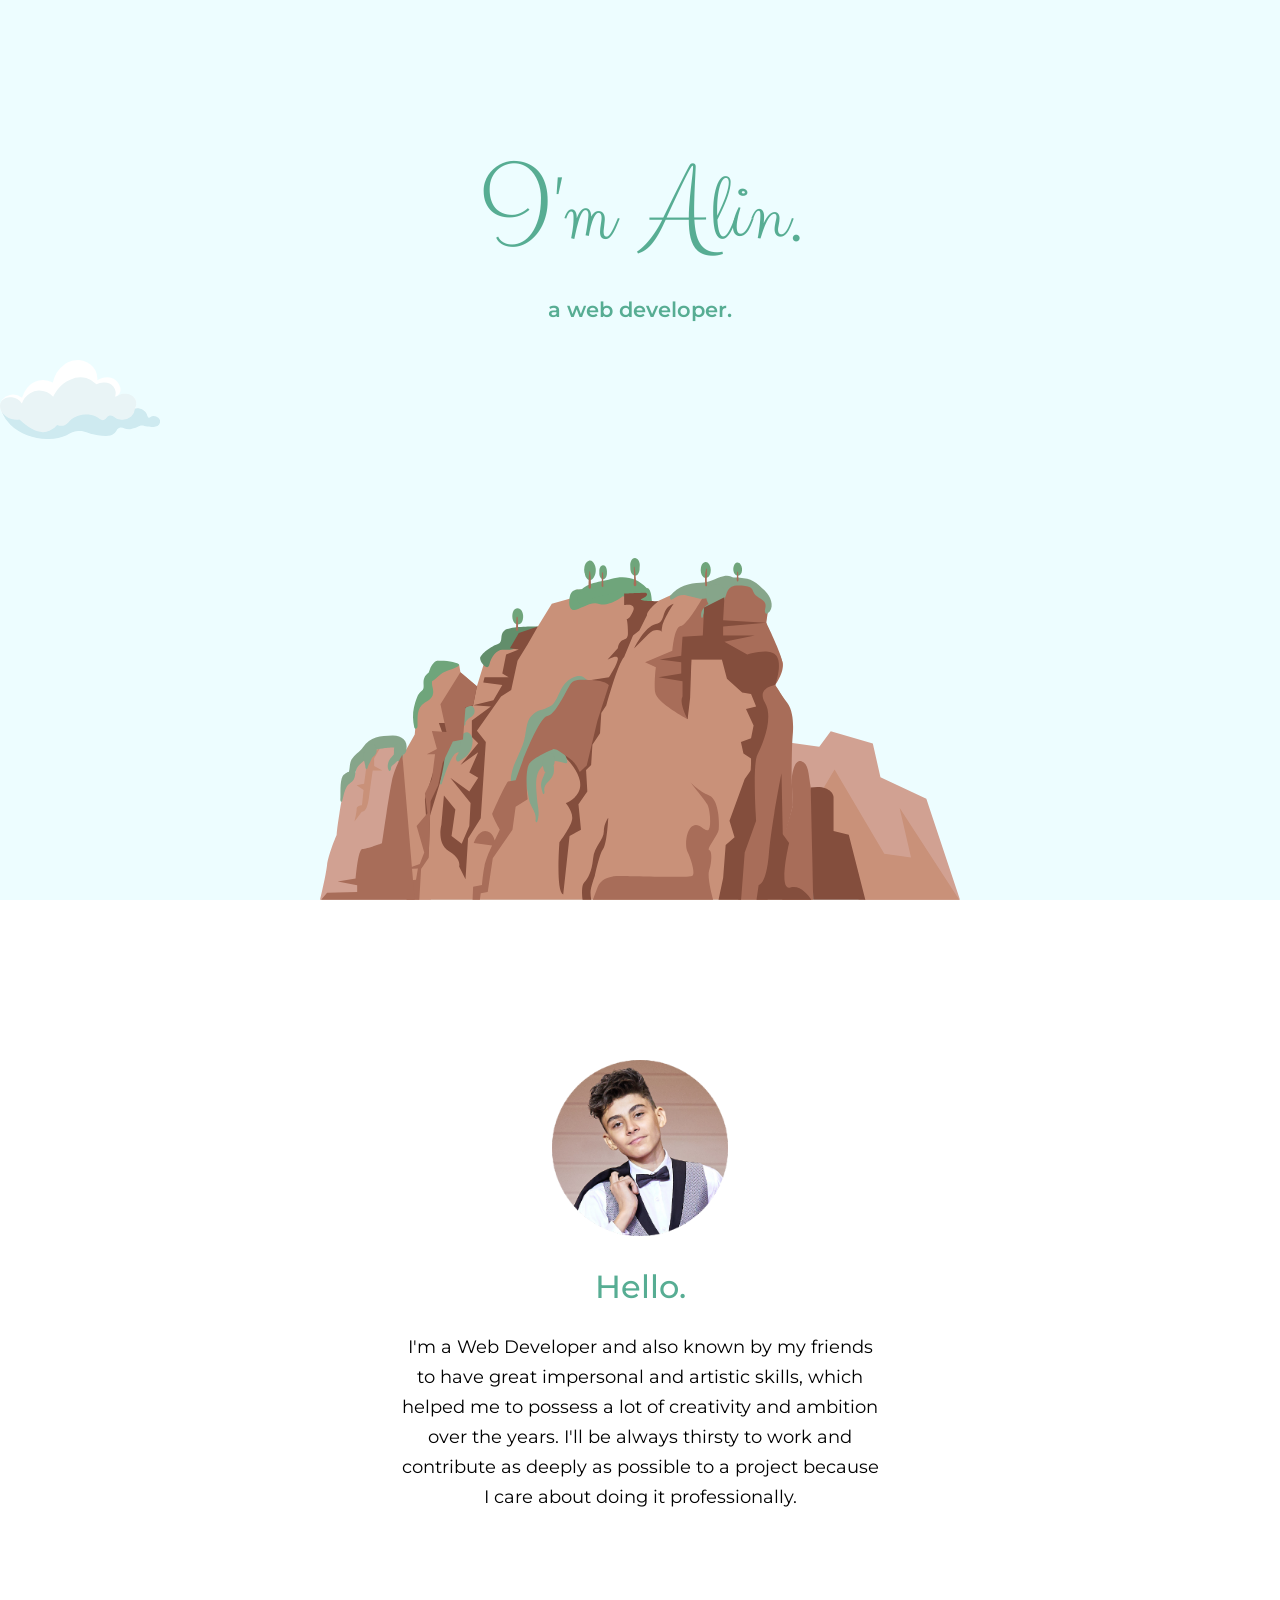
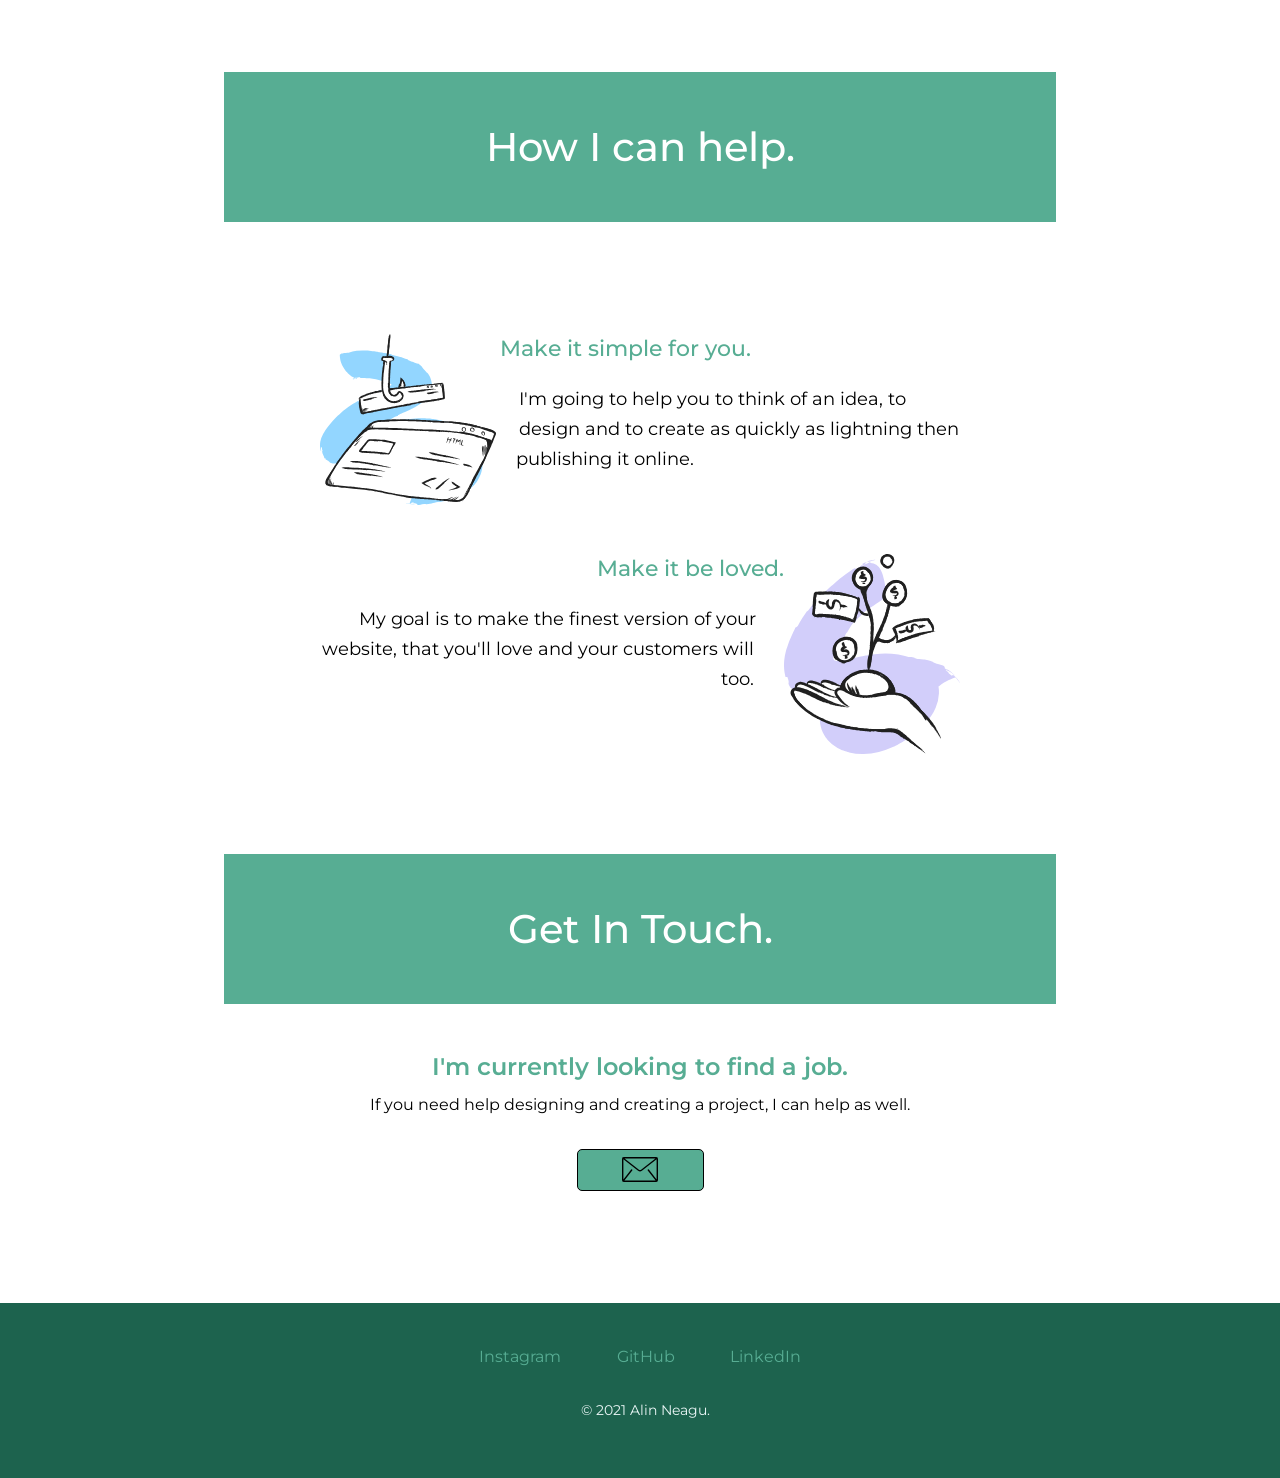
==== index.html @ 42c08607 "Done." ====
<!DOCTYPE html>
<html lang="en">

<head>
  <meta charset="UTF-8">
  <meta http-equiv="X-UA-Compatible" content="IE=edge">
  <meta name="viewport" content="width=device-width, initial-scale=1.0">
  <title>Alin Neagu | Web Developer</title>
  <link rel="stylesheet" href="css/style3.css">
  <link rel="preconnect" href="https://fonts.googleapis.com">
  <link rel="preconnect" href="https://fonts.gstatic.com" crossorigin>
  <link
    href="https://fonts.googleapis.com/css2?family=Clicker+Script&family=Merriweather:ital,wght@0,300;0,400;0,700;0,900;1,300;1,400;1,700;1,900&family=Montserrat:ital,wght@0,100;0,200;0,300;0,400;0,500;0,600;0,700;0,800;0,900;1,100;1,200;1,300;1,400;1,500;1,600;1,700;1,800;1,900&display=swap"
    rel="stylesheet">
</head>

<body>
  <div class="scroll-effect">
    <section id="top-container">
      <img class="cloud1" src="images/cloud2.svg" alt="cloud-img">
      <img class="cloud2" src="images/cloud1.svg" alt="cloud-img">
      <div class="headings-container">
        <h1>
          <span class="big-letter">I</span>'m <span class="big-letter">A</span><span class="small-letters">lin</span>.
        </h1>
        <h2>a web developer.</h2>
      </div>
      <img class="mountain-sm" src="images/mountain-sm-screen.svg" alt="mountain-img">
      <img class="mountain-lg" src="images/mountain-lg-screen.svg" alt="mountain-img">
      <img class="cloud3" src="images/cloud1.svg" alt="cloud-img">
      <img class="cloud4" src="images/cloud2.svg" alt="cloud-img">
    </section>

    <main id="middle-container">
      <section class="hello-section">
        <img src="images/profile.png" alt="profile-img">
        <h2>Hello.</h2>
        <p>
          I'm a Web Developer and also known by my friends to have great impersonal and artistic skills, which helped me
          to
          possess a lot of creativity and ambition over the years. I'll be always thirsty to work and contribute as
          deeply
          as
          possible to a project because I care about doing it professionally.
        </p>
      </section>

      <section id="skills-section">
        <div class="middle-headings">
          <a href="#skills-section">
            <h2>How I can help.</h2>
          </a>
        </div>

        <section class="information-section">
          <div class="information-1">
            <figure>
              <img src="images/information-1.svg" alt="develop-website-img">
            </figure>
            <h3>Make it simple for you.</h3>
            <p>I'm going to help you to think of an idea, to design and to create as quickly as lightning then
              publishing
              it
              online.</p>
          </div>
        </section>

        <section class="information-section">
          <div class="information-2">
            <figure>
              <img src="images/information-2.svg" alt="develop-website2-img">
            </figure>
            <h3>Make it be loved.</h3>
            <p>My goal is to make the finest version of your website, that you'll love and your customers will too.</p>
          </div>
        </section>
      </section>

      <section id="contact-section">
        <div class="middle-headings">
          <a href="#contact-section">
            <h2>Get In Touch.</h2>
          </a>
        </div>

        <h3>I'm currently looking to find a job.</h3>
        <p>If you need help designing and creating a project, I can help as well.</p>
        <div class="contact-me">
          <a href="mailto:alinsvibes.contact@gmail.com">
            <img src="images/mail.svg" alt="mail-icon">
          </a>
        </div>
      </section>
    </main>
    <footer id="bottom-container">
      <a href="https://www.instagram.com/alinsvibes" target="_blank">Instagram</a>
      <a href="https://github.com/AlinNeagu2004" target="_blank">GitHub</a>
      <a href="https://www.linkedin.com/in/alinneagu/" target="_blank">LinkedIn</a>
      <p>© 2021 Alin Neagu.</p>
    </footer>
  </div>
</body>

</html>
---- css/style3.css ----
/* GENERAL */

:root {
  --background-top: #edfdff;
  --background-bottom: #1d634e;
  --background-top-gradient: rgb(237, 253, 255);
  --background-top-gradient-50: linear-gradient(
    180deg,
    rgba(237, 253, 255, 1) 0%,
    rgba(255, 255, 255, 1) 50%
  );
  --clr-main: #57ad93;
  --clr-bottom: #eaf6f6;
}

body,
figure {
  margin: 0;
}

a {
  text-decoration: none;
}

img {
  -webkit-user-select: none;
  -moz-user-select: none;
  -ms-user-select: none;
  user-select: none;
}

img[alt="cloud-img"] {
  width: 10em;
}

h1,
h2,
h3 {
  color: var(--clr-main);
}

/* TOP CONTAINER */

#top-container {
  background: var(--background-top-gradient);
  background: var(--background-top-gradient-50);
  min-height: 100vh;
  display: -webkit-box;
  display: -ms-flexbox;
  display: flex;
  -webkit-box-orient: vertical;
  -webkit-box-direction: normal;
  -ms-flex-direction: column;
  flex-direction: column;
}

#top-container h1 {
  margin: 0;
  font-family: "Clicker Script", cursive;
  font-weight: 500;
  font-size: 4rem;
  margin-bottom: 10px;
  position: -webkit-sticky;
  position: sticky;
  top: 0.5em;
  word-spacing: 10px;
}

#top-container .big-letter {
  font-size: 5rem;
}

#top-container h2 {
  margin: 0;
  font-family: "Montserrat", sans-serif;
  font-size: 1em;
  font-weight: 600;
}

#top-container .headings-container {
  margin: 0;
  text-align: center;
  -webkit-box-ordinal-group: 2;
  -ms-flex-order: 1;
  order: 1;
  position: -webkit-sticky;
  position: sticky;
  top: 0.5em;
  -webkit-transform: translateY(-1px);
  -ms-transform: translateY(-1px);
  transform: translateY(-1px);
  margin-top: 20vh;
  margin-bottom: 15vh;
}

#top-container .mountain-sm {
  -webkit-box-ordinal-group: 3;
  -ms-flex-order: 2;
  order: 2;
  max-width: 50em;
  position: absolute;
  left: 50%;
  bottom: 0;
  -webkit-transform: translate3d(-50%, 0, 1px);
  transform: translate3d(-50%, 0, 1px);
}

#top-container .mountain-lg {
  display: none;
}

@media (max-width: 375px) {
  #top-container .headings-container {
    margin-top: 12vh;
    margin-bottom: 10vh;
  }

  #top-container h1 {
    font-size: 3.5rem;
    font-weight: 600;
  }

  #top-container .big-letter {
    font-size: 4.5rem;
  }

  #top-container .small-letters {
    letter-spacing: -3px;
  }

  #top-container h2 {
    font-size: 1rem;
    font-weight: 600;
  }

  #top-container .cloud1,
  .cloud2,
  .cloud3,
  .cloud4 {
    display: none;
  }
}

@media (max-width: 300px) {
  #top-container h1 {
    font-size: 3rem;
    font-weight: 600;
  }

  #top-container .big-letter {
    font-size: 3.5rem;
  }

  #top-container .small-letters {
    letter-spacing: -3px;
  }

  #top-container h2 {
    font-size: 0.8rem;
    font-weight: 600;
  }

  #top-container .headings-container {
    margin-top: 10vh;
    margin-bottom: 10vh;
  }

  #top-container .cloud1,
  .cloud2,
  .cloud3,
  .cloud4 {
    display: none;
  }
}

@media (min-width: 375px) {
  #top-container .cloud1,
  .cloud2,
  .cloud3,
  .cloud4 {
    display: none;
  }

  #top-container h1 {
    font-weight: 600;
  }

  #top-container h2 {
    font-weight: 600;
  }

  #top-container .small-letters {
    letter-spacing: -3px;
  }
}

@media (min-width: 500px) {
  #top-container .mountain-lg {
    display: inline;
    -webkit-box-ordinal-group: 3;
    -ms-flex-order: 2;
    order: 2;
    max-width: 37em;
    position: absolute;
    left: 50%;
    bottom: 0;
    -webkit-transform: translate3d(-50%, 0, 1px);
    transform: translate3d(-50%, 0, 1px);
  }

  #top-container .mountain-sm {
    display: none;
  }

  #top-container h1 {
    font-size: 4.8rem;
    font-weight: 500;
  }

  #top-container .big-letter {
    font-size: 5.8rem;
  }

  #top-container .small-letters {
    letter-spacing: 0;
  }

  #top-container h2 {
    font-size: 1.1em;
    font-weight: 600;
  }

  #top-container .headings-container {
    margin-top: 15vh;
    margin-bottom: 5.5vh;
  }
}

@media (min-width: 768px) {
  #top-container {
    background: var(--background-top-gradient);
    background: var(--background-top-gradient-50);
    min-height: 100vh;
    display: -webkit-box;
    display: -ms-flexbox;
    display: flex;
    -webkit-box-orient: vertical;
    -webkit-box-direction: normal;
    -ms-flex-direction: column;
    flex-direction: column;
  }

  #top-container .mountain-lg {
    display: inline;
    -webkit-box-ordinal-group: 3;
    -ms-flex-order: 2;
    order: 2;
    position: absolute;
    left: 50%;
    bottom: 0;
    -webkit-transform: translate3d(-50%, 0, 1px);
    transform: translate3d(-50%, 0, 1px);
  }

  #top-container h1 {
    font-size: 6rem;
  }

  #top-container .big-letter {
    font-size: 7.1004rem;
  }

  #top-container h2 {
    font-size: 1.3rem;
  }

  #top-container .headings-container {
    margin-top: 15vh;
    margin-bottom: 5vh;
  }

  #top-container .cloud1,
  .cloud3 {
    display: none;
  }

  #top-container .cloud2 {
    opacity: 0;
    display: inline;
    max-width: 10em;
    position: absolute;
    top: 10vh;
    left: -200px;
    -webkit-animation: wind-768 30s 10s linear infinite;
    animation: wind-768 30s 10s linear infinite;
  }

  #top-container .cloud4 {
    display: inline;
    max-width: 10em;
    position: absolute;
    top: 35vh;
    -webkit-animation: wind-768 20s linear infinite;
    animation: wind-768 20s linear infinite;
  }

  @-webkit-keyframes wind-768 {
    0% {
      opacity: 0;
      left: 3vw;
    }

    3% {
      opacity: 0.9;
    }

    97% {
      opacity: 0.9;
    }

    100% {
      opacity: 0;
      left: 80vw;
    }
  }

  @keyframes wind-768 {
    0% {
      opacity: 0;
      left: 3vw;
    }

    3% {
      opacity: 0.9;
    }

    97% {
      opacity: 0.9;
    }

    100% {
      opacity: 0;
      left: 80vw;
    }
  }
}

@media (min-width: 992px) {
  #top-container .mountain-lg {
    display: inline;
    -webkit-box-ordinal-group: 3;
    -ms-flex-order: 2;
    order: 2;
    max-width: 45em;
    position: absolute;
    left: 50%;
    bottom: 0;
    -webkit-transform: translate3d(-50%, 0, 1px);
    transform: translate3d(-50%, 0, 1px);
  }

  #top-container h1 {
    font-size: clamp(6rem, 6.5vw, 6.5rem);
  }

  #top-container .big-letter {
    font-size: clamp(7.1004rem, 9.0248vw, 9.0248rem);
  }

  #top-container h2 {
    font-size: clamp(1.3rem, 1.5vw, 1.5rem);
  }

  #top-container .cloud1 {
    opacity: 0;
    display: inline;
    max-width: 10em;
    position: absolute;
    top: 7vh;
    -webkit-animation: wind-992 30s 25s linear infinite;
    animation: wind-992 30s 25s linear infinite;
  }

  #top-container .cloud2 {
    opacity: 0;
    display: inline;
    max-width: 10em;
    position: absolute;
    top: 7vh;
    -webkit-animation: wind-992 30s 10s linear infinite;
    animation: wind-992 30s 10s linear infinite;
  }

  #top-container .cloud3 {
    opacity: 0;
    display: inline;
    max-width: 12em;
    position: absolute;
    top: 35vh;
    -webkit-animation: wind-992 20s 10s linear infinite;
    animation: wind-992 20s 10s linear infinite;
  }

  #top-container .cloud4 {
    display: inline;
    max-width: 10em;
    position: absolute;
    top: 35vh;
    -webkit-animation: wind-992 20s linear infinite;
    animation: wind-992 20s linear infinite;
  }

  @-webkit-keyframes wind-992 {
    0% {
      opacity: 0;
      left: 3vw;
    }

    3% {
      opacity: 0.9;
    }

    97% {
      opacity: 0.9;
    }

    100% {
      opacity: 0;
      left: 80vw;
    }
  }

  @keyframes wind-992 {
    0% {
      opacity: 0;
      left: 3vw;
    }

    3% {
      opacity: 0.9;
    }

    97% {
      opacity: 0.9;
    }

    100% {
      opacity: 0;
      left: 80vw;
    }
  }
}

@media (min-width: 1200px) {
  #top-container {
    background: var(--background-top);
    min-height: 100vh;
    display: -webkit-box;
    display: -ms-flexbox;
    display: flex;
    -webkit-box-orient: vertical;
    -webkit-box-direction: normal;
    -ms-flex-direction: column;
    flex-direction: column;
  }

  #top-container .headings-container {
    margin-top: 15vh;
    margin-bottom: 0;
  }

  #top-container .mountain-lg {
    max-width: 45em;
  }

  #top-container .cloud1 {
    opacity: 0;
    display: inline;
    max-width: 12em;
    position: absolute;
    top: 7vh;
    -webkit-animation: wind-1200 40s 25s linear infinite;
    animation: wind-1200 40s 25s linear infinite;
  }

  #top-container .cloud2 {
    opacity: 0;
    display: inline;
    max-width: 12em;
    position: absolute;
    top: 7vh;
    -webkit-animation: wind-1200 40s 10s linear infinite;
    animation: wind-1200 40s 10s linear infinite;
  }

  #top-container .cloud3 {
    opacity: 0;
    display: inline;
    max-width: 12em;
    position: absolute;
    top: 40vh;
    -webkit-animation: wind-1200 30s 20s linear infinite;
    animation: wind-1200 30s 20s linear infinite;
  }

  #top-container .cloud4 {
    display: inline;
    max-width: 12em;
    position: absolute;
    top: 40vh;
    -webkit-animation: wind-1200 30s linear infinite;
    animation: wind-1200 30s linear infinite;
  }

  @-webkit-keyframes wind-1200 {
    0% {
      opacity: 0;
      left: 3vw;
    }

    3% {
      opacity: 0.9;
    }

    97% {
      opacity: 0.9;
    }

    100% {
      opacity: 0;
      left: 90vw;
    }
  }

  @keyframes wind-1200 {
    0% {
      opacity: 0;
      left: 3vw;
    }

    3% {
      opacity: 0.9;
    }

    97% {
      opacity: 0.9;
    }

    100% {
      opacity: 0;
      left: 90vw;
    }
  }
}

@media (min-width: 1921px) {
  #top-container .mountain-lg {
    max-width: calc(45vw + 2rem);
  }

  #top-container h1 {
    font-size: calc(3vw + 3rem);
  }

  #top-container .big-letter {
    font-size: calc(3vw + 5rem);
  }

  #top-container h2 {
    font-size: calc(1vw + 0.3rem);
  }
}

@media (max-height: 500px) {
  #top-container {
    background: var(--background-top-gradient);
    background: var(--background-top-gradient-50);
    min-height: 200vh;
    display: -webkit-box;
    display: -ms-flexbox;
    display: flex;
    -webkit-box-orient: vertical;
    -webkit-box-direction: normal;
    -ms-flex-direction: column;
    flex-direction: column;
  }

  #top-container .mountain-lg {
    display: none;
  }

  #top-container .mountain-sm {
    display: inline;
    -webkit-box-ordinal-group: 3;
    -ms-flex-order: 2;
    order: 2;
    max-width: 28em;
    position: absolute;
    left: 50%;
    bottom: -100vh;
    -webkit-transform: translate3d(-50%, 0, 1px);
    transform: translate3d(-50%, 0, 1px);
  }

  #top-container h1 {
    font-size: 5rem;
  }

  #top-container .big-letter {
    font-size: 6rem;
  }

  #top-container h2 {
    font-size: 1.2rem;
  }

  #top-container .headings-container {
    margin: 0;
    text-align: center;
    -webkit-box-ordinal-group: 2;
    -ms-flex-order: 1;
    order: 1;
    position: -webkit-sticky;
    position: sticky;
    top: 0.5em;
    -webkit-transform: translateY(-1px);
    -ms-transform: translateY(-1px);
    transform: translateY(-1px);
    margin-top: 12vh;
    margin-bottom: 20vh;
  }

  #top-container .cloud1,
  .cloud3 {
    display: none;
  }

  #top-container .cloud2 {
    display: inline;
    max-width: 7em;
    opacity: 0.9;
    position: absolute;
    top: 10vh;
    right: 10vw;
  }

  #top-container .cloud4 {
    display: inline;
    max-width: 7em;
    opacity: 0.9;
    position: absolute;
    top: 40vh;
    left: 10vw;
  }
}

/* MIDDLE CONTAINER */

#middle-container {
  margin: 3em 0;
  text-align: center;
}

#middle-container img {
  width: 8em;
}

#middle-container h2,
h3 {
  font-family: "Montserrat", sans-serif;
  font-weight: 500;
}

#middle-container .middle-headings a {
  position: relative;
  margin: 3em 0;
  background-color: var(--clr-main);
  width: 100%;
  height: 100px;
  display: -webkit-box;
  display: -ms-flexbox;
  display: flex;
  -webkit-box-orient: vertical;
  -webkit-box-direction: normal;
  -ms-flex-direction: column;
  flex-direction: column;
  -webkit-box-pack: center;
  -ms-flex-pack: center;
  justify-content: center;
  -webkit-box-align: center;
  -ms-flex-align: center;
  align-items: center;
}

#middle-container div h2 {
  color: white;
  font-size: 1.7rem;
}

#middle-container .hello-section {
  margin-bottom: 7em;
}

.hello-section p {
  width: 60%;
  margin: 0 auto;
  font-family: "Montserrat", sans-serif;
  font-size: 0.9rem;
  line-height: 1.7;
}

.information-section {
  margin-bottom: 4.5em;
}

.information-section p {
  width: 75%;
  margin: 0 auto;
  font-family: "Montserrat", sans-serif;
  font-size: 0.9rem;
  line-height: 1.7;
}

#contact-section h3 {
  color: var(--clr-main);
  font-size: 0.9rem;
  font-weight: 600;
  margin: 3em 0 0;
}

#contact-section p {
  width: 85%;
  margin: 0.5em auto;
  font-family: "Montserrat", sans-serif;
  font-size: 0.8rem;
  line-height: 1.5;
}

#contact-section .contact-me {
  margin: 2em 0 5em;
  display: -webkit-box;
  display: -ms-flexbox;
  display: flex;
  -webkit-box-pack: center;
  -ms-flex-pack: center;
  justify-content: center;
}

#contact-section .contact-me a {
  border-radius: 5px;
  border: black solid 1px;
  display: -ms-grid;
  display: grid;
  -webkit-box-pack: center;
  -ms-flex-pack: center;
  justify-content: center;
  -ms-flex-line-pack: center;
  align-content: center;
  background-color: var(--clr-main);
  width: 100px;
  height: 35px;
}

#contact-section .contact-me img {
  width: 2em;
}

/* BOTTOM CONTAINER */

#bottom-container {
  background-color: var(--background-bottom);
  width: 100%;
  height: 6.25em;
  display: -ms-grid;
  display: grid;
  grid-template-areas:
    "instagram linkedin github"
    ". copyright .";
  row-gap: 10px;
  -webkit-box-pack: center;
  -ms-flex-pack: center;
  justify-content: center;
  -ms-flex-line-pack: center;
  align-content: center;
  justify-items: center;
}

#bottom-container a {
  font-size: 0.7rem;
  color: var(--clr-main);
  font-family: "Montserrat", sans-serif;
}

#bottom-container a:first-child {
  -ms-grid-row: 1;
  -ms-grid-column: 1;
  grid-area: instagram;
}

#bottom-container a:nth-child(2) {
  -ms-grid-row: 1;
  -ms-grid-column: 2;
  grid-area: linkedin;
}

#bottom-container a:last-child {
  -ms-grid-row: 1;
  -ms-grid-column: 3;
  grid-area: github;
}

#bottom-container p {
  -ms-grid-row: 3;
  -ms-grid-column: 2;
  grid-area: copyright;
  color: var(--clr-bottom);
  font-size: 0.6rem;
  font-family: "Montserrat", sans-serif;
}

/* Media query for Middle & Bottom containers */

@media (min-width: 300px) {
  #middle-container .hello-section p {
    width: 50%;
  }
}

@media (min-width: 375px) {
  #contact-section h3 {
    font-size: 1rem;
    margin-bottom: 0.5em;
  }
}

@media (min-width: 500px) {
  #middle-container p {
    width: 60%;
  }

  #middle-container .hello-section p,
  #skills-section p {
    font-size: 1rem;
  }

  #middle-container .hello-section h2 {
    font-size: 1.7rem;
  }

  #middle-container #skills-section h3 {
    font-size: 1.3rem;
  }

  #contact-section h3 {
    font-size: 1.3rem;
  }

  #middle-container #contact-section p {
    font-size: 0.9rem;
  }

  #contact-section .contact-me a:hover img {
    position: relative;
    bottom: 12px;
    width: 2.2em;
  }

  #bottom-container {
    gap: 20px;
    height: 7.8125em;
  }

  #bottom-container a {
    font-size: 0.8rem;
  }

  #bottom-container a:hover {
    color: var(--clr-bottom);
  }

  #bottom-container p {
    font-size: 0.7rem;
  }
}

@media (min-width: 768px) {
  #middle-container #skills-section .information-section .information-1,
  #middle-container #skills-section .information-section .information-2 {
    text-align: left;
    width: 60%;
    margin: 0 auto;
  }

  #middle-container #skills-section .information-section .information-1 h3,
  #middle-container #skills-section .information-section .information-1 p {
    text-align: left;
    margin: 0;
    width: 100%;
  }

  #middle-container #skills-section .information-section .information-1 h3 {
    margin-bottom: 1em;
  }

  #middle-container
    #skills-section
    .information-section
    img[alt="develop-website-img"] {
    float: left;
    margin-right: 2em;
    shape-outside: circle(50%);
  }

  #middle-container #skills-section .information-section .information-2 {
    text-align: right;
    width: 60%;
    margin: 0 auto;
  }

  #middle-container #skills-section .information-section .information-2 h3,
  #middle-container #skills-section .information-section .information-2 p {
    text-align: right;
    margin: 0;
    width: 100%;
  }

  #middle-container #skills-section .information-section .information-2 h3 {
    margin-bottom: 1em;
  }

  #middle-container #skills-section .information-section .information-2 {
    margin-bottom: 6.5em;
  }

  #middle-container
    #skills-section
    .information-section
    img[alt="develop-website2-img"] {
    float: right;
    margin-left: 2em;
    shape-outside: circle(50%);
  }

  #middle-container .hello-section {
    margin: 5em 0 10em;
  }

  #middle-container .middle-headings a {
    height: 125px;
    margin: 5em 0;
  }

  #contact-section .middle-headings a {
    margin-bottom: 4em;
  }

  #middle-container div h2 {
    font-size: 2rem;
  }

  #middle-container p {
    width: 50%;
  }

  #contact-section h3 {
    font-size: 1.17rem;
  }

  #contact-section .contact-me a {
    width: 125px;
    height: 40px;
  }

  #contact-section .contact-me img {
    width: 2.3em;
  }

  #contact-section .contact-me a:hover img {
    bottom: 15px;
    width: 2.5em;
  }

  #bottom-container {
    gap: 20px;
    height: 7.8125em;
  }

  #bottom-container a {
    font-size: 0.9rem;
  }

  #bottom-container p {
    font-size: 0.8rem;
  }
}

@media (min-width: 992px) {
  #middle-container .hello-section p,
  #skills-section p,
  #contact-section p {
    width: 40ch;
  }

  #middle-container #skills-section .information-section .information-1,
  #middle-container #skills-section .information-section .information-2 {
    width: 45%;
  }

  #middle-container img {
    width: 11em;
  }
}

@media (min-width: 1200px) {
  #middle-container #skills-section .information-section .information-1 {
    margin-bottom: 5em;
  }
  #middle-container #skills-section .information-section .information-1,
  #middle-container #skills-section .information-section .information-2 {
    width: 80ch;
  }

  #middle-container .hello-section {
    margin-top: 10em;
  }

  #middle-container .hello-section h2 {
    font-size: 2rem;
  }

  #middle-container p,
  #middle-container .hello-section p {
    font-size: 1.1rem;
  }

  #middle-container #skills-section h3 {
    font-size: 1.4rem;
  }

  #middle-container .middle-headings a {
    width: 65%;
    height: 150px;
    margin-right: auto;
    margin-left: auto;
    margin-bottom: 7em;
  }

  #middle-container .middle-headings a {
    margin-top: 10em;
  }

  #middle-container .middle-headings h2 {
    font-size: 2.5rem;
  }

  #contact-section .middle-headings a {
    margin-bottom: 3em;
  }

  #contact-section h3 {
    font-size: 1.5rem;
    margin-top: 2em;
  }

  #middle-container #contact-section p {
    font-size: 1rem;
    width: 100%;
  }

  #middle-container .contact-me {
    margin-bottom: 7em;
  }

  #bottom-container {
    height: 175px;
  }

  #bottom-container a {
    font-size: 1rem;
  }

  #bottom-container p {
    font-size: 0.9rem;
  }
}

@media (min-width: 1921px) {
  #middle-container img {
    width: 13em;
  }

  #middle-container .hello-section h2 {
    font-size: 2.5rem;
  }

  #middle-container #skills-section h3 {
    font-size: 1.6rem;
  }

  #middle-container .hello-section p,
  .skills-section p {
    font-size: 1.3rem;
  }

  #middle-container .middle-headings {
    width: 60%;
    margin-left: auto;
    margin-right: auto;
  }

  #middle-container #contact-section h3 {
    font-size: 1.7rem;
  }

  #middle-container #contact-section p {
    font-size: 1.2rem;
  }

  #contact-section .contact-me a {
    width: 150px;
    height: 50px;
  }

  #contact-section .contact-me a img {
    width: 2.5em;
  }

  #bottom-container {
    -webkit-column-gap: 100px;
    -moz-column-gap: 100px;
    column-gap: 100px;
    row-gap: 25px;
  }

  #bottom-container a {
    font-size: 1.2rem;
  }
}
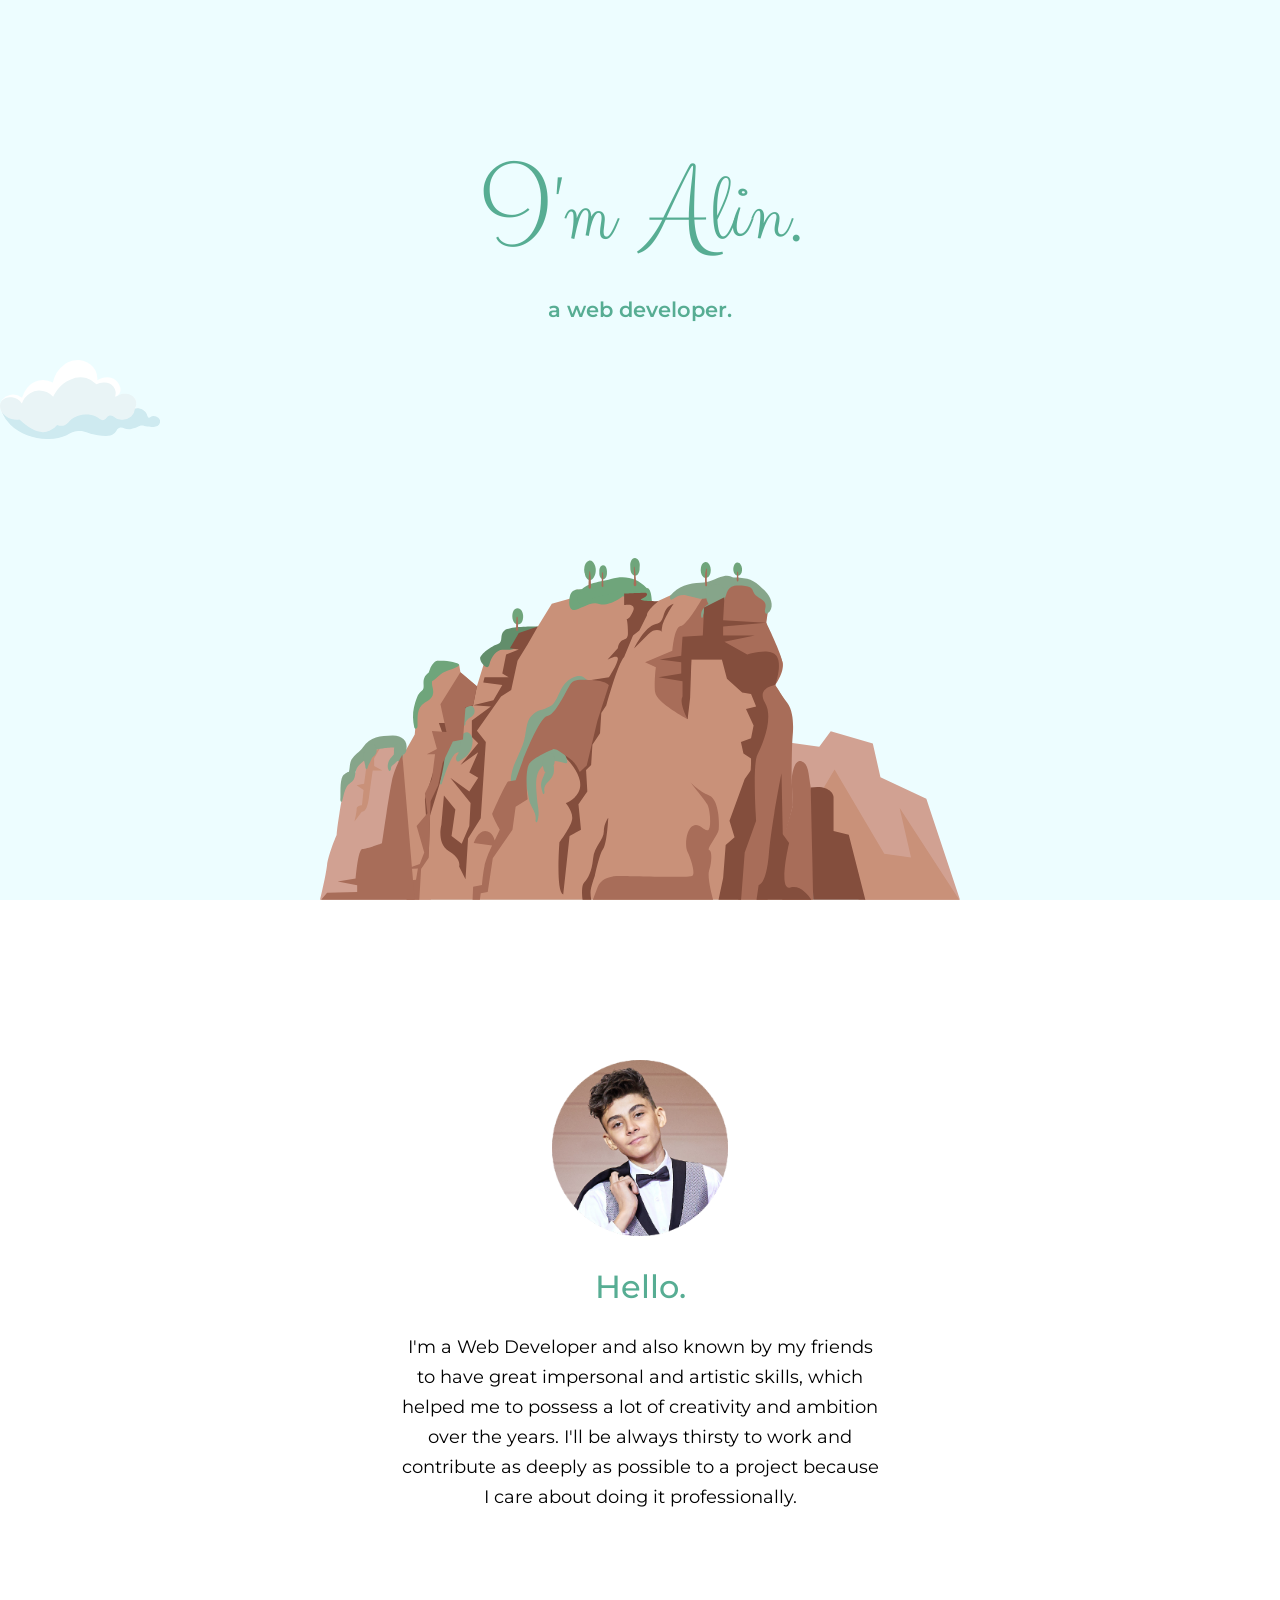
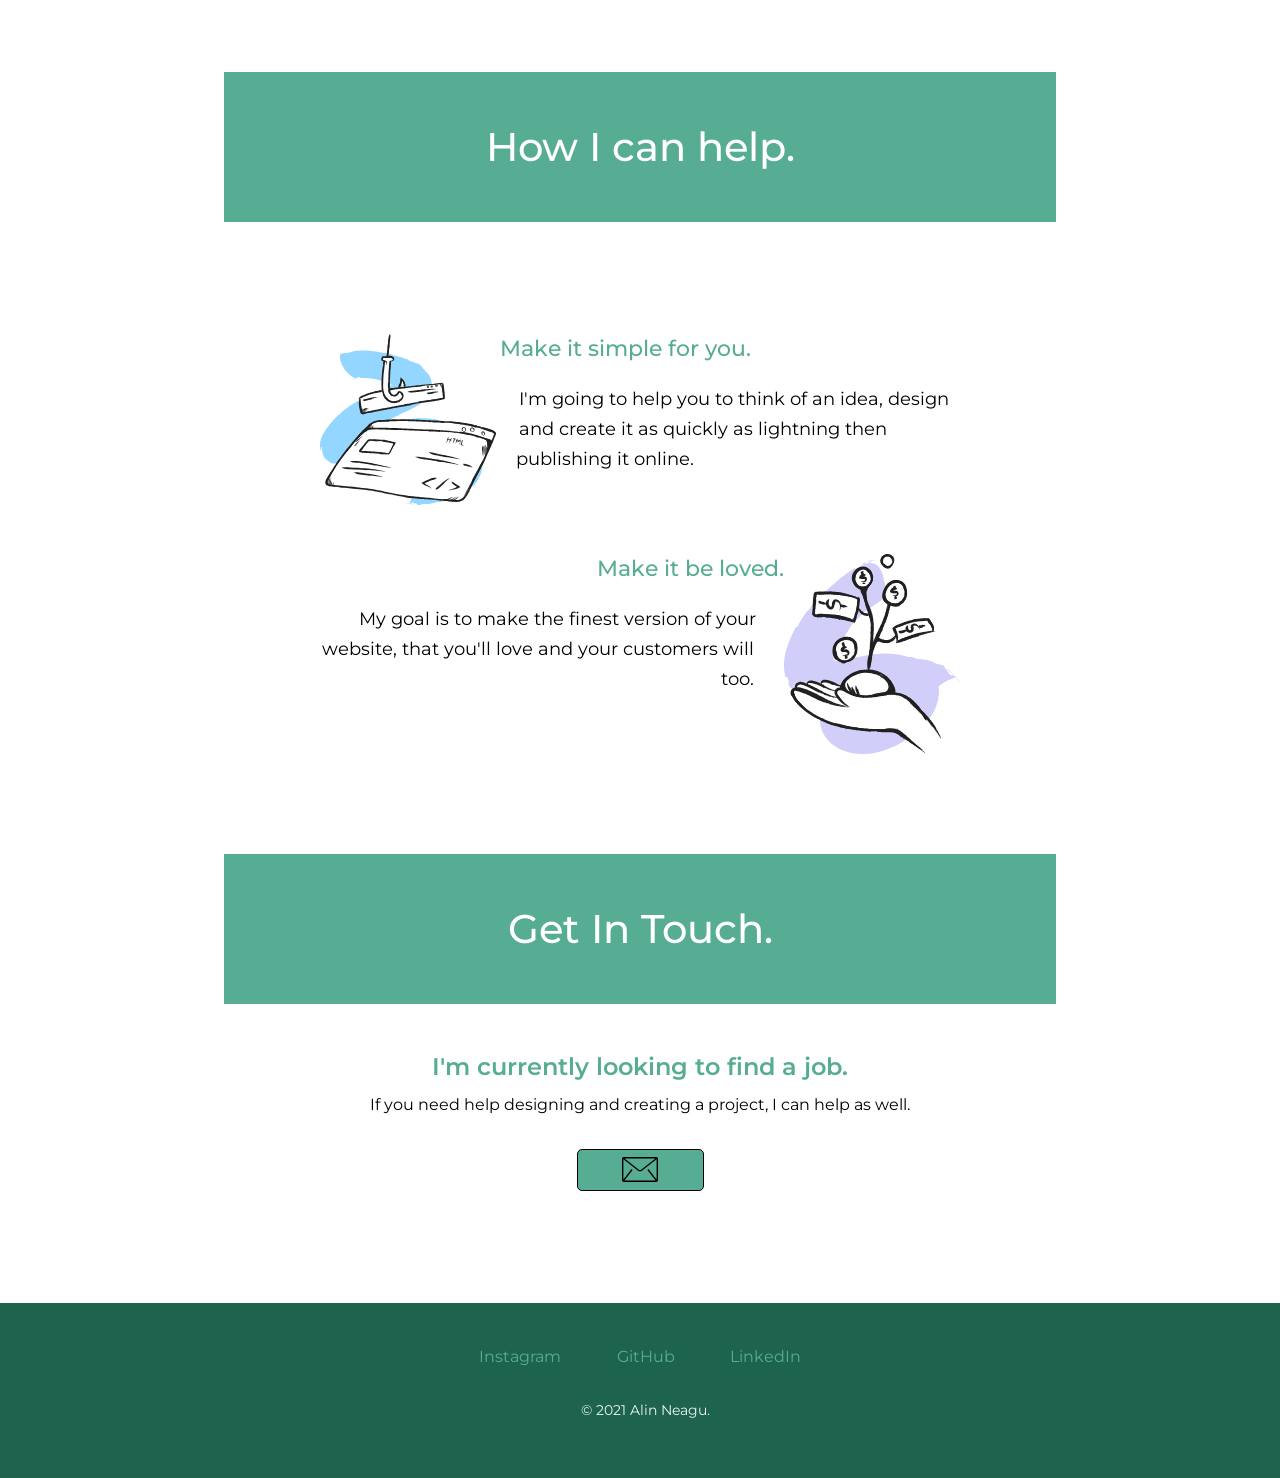
==== commit 42c4c131: "Done." ====
--- a/index.html
+++ b/index.html
@@ -6,7 +6,18 @@
   <meta http-equiv="X-UA-Compatible" content="IE=edge">
   <meta name="viewport" content="width=device-width, initial-scale=1.0">
   <title>Alin Neagu | Web Developer</title>
-  <link rel="stylesheet" href="css/style3.css">
+  <meta name="description"
+    content="I'm Alin. A Web Developer. My goal is to make the finest version of your website, that you'll love and your customers will too.">
+  <meta name="author" content="Alin Neagu">
+  <meta name="keywords" content="Alin Neagu, personal site, web developer, development, designer">
+  <link rel="stylesheet" href="css/style.css">
+  <link rel="icon" href="images/favicon.ico">
+  <meta property="og:url" content="https://alinneagu2004.github.io/Personal-Site/">
+  <meta property="og:title" content="Alin Neagu | Web Developer">
+  <meta property="og:description"
+    content="I'm Alin. A Web Developer. My goal is to make the finest version of your website, that you'll love and your customers will too.">
+  <meta property="og:image" content="https://i.ibb.co/GsL9rXD/information-1.jpg">
+
   <link rel="preconnect" href="https://fonts.googleapis.com">
   <link rel="preconnect" href="https://fonts.gstatic.com" crossorigin>
   <link
@@ -15,90 +26,88 @@
 </head>
 
 <body>
-  <div class="scroll-effect">
-    <section id="top-container">
-      <img class="cloud1" src="images/cloud2.svg" alt="cloud-img">
-      <img class="cloud2" src="images/cloud1.svg" alt="cloud-img">
-      <div class="headings-container">
-        <h1>
-          <span class="big-letter">I</span>'m <span class="big-letter">A</span><span class="small-letters">lin</span>.
-        </h1>
-        <h2>a web developer.</h2>
-      </div>
-      <img class="mountain-sm" src="images/mountain-sm-screen.svg" alt="mountain-img">
-      <img class="mountain-lg" src="images/mountain-lg-screen.svg" alt="mountain-img">
-      <img class="cloud3" src="images/cloud1.svg" alt="cloud-img">
-      <img class="cloud4" src="images/cloud2.svg" alt="cloud-img">
+  <section id="top-container">
+    <img class="cloud1" src="images/cloud2.svg" alt="cloud-img">
+    <img class="cloud2" src="images/cloud1.svg" alt="cloud-img">
+    <div class="headings-container">
+      <h1>
+        <span class="big-letter">I</span>'m <span class="big-letter">A</span><span class="small-letters">lin</span>.
+      </h1>
+      <h2>a web developer.</h2>
+    </div>
+    <img class="mountain-sm" src="images/mountain-sm-screen.svg" alt="mountain-img">
+    <img class="mountain-lg" src="images/mountain-lg-screen.svg" alt="mountain-img">
+    <img class="cloud3" src="images/cloud1.svg" alt="cloud-img">
+    <img class="cloud4" src="images/cloud2.svg" alt="cloud-img">
+  </section>
+
+  <main id="middle-container">
+    <section class="hello-section">
+      <img src="images/profile.png" alt="profile-img">
+      <h2>Hello.</h2>
+      <p>
+        I'm a Web Developer and also known by my friends to have great impersonal and artistic skills, which helped me
+        to
+        possess a lot of creativity and ambition over the years. I'll be always thirsty to work and contribute as
+        deeply
+        as
+        possible to a project because I care about doing it professionally.
+      </p>
     </section>
 
-    <main id="middle-container">
-      <section class="hello-section">
-        <img src="images/profile.png" alt="profile-img">
-        <h2>Hello.</h2>
-        <p>
-          I'm a Web Developer and also known by my friends to have great impersonal and artistic skills, which helped me
-          to
-          possess a lot of creativity and ambition over the years. I'll be always thirsty to work and contribute as
-          deeply
-          as
-          possible to a project because I care about doing it professionally.
-        </p>
+    <section id="skills-section">
+      <div class="middle-headings">
+        <a href="#skills-section">
+          <h2>How I can help.</h2>
+        </a>
+      </div>
+
+      <section class="information-section">
+        <div class="information-1">
+          <figure>
+            <img src="images/information-1.svg" alt="develop-website-img">
+          </figure>
+          <h3>Make it simple for you.</h3>
+          <p>I'm going to help you to think of an idea, design and create it as quickly as lightning then
+            publishing
+            it
+            online.</p>
+        </div>
       </section>
 
-      <section id="skills-section">
-        <div class="middle-headings">
-          <a href="#skills-section">
-            <h2>How I can help.</h2>
-          </a>
-        </div>
-
-        <section class="information-section">
-          <div class="information-1">
-            <figure>
-              <img src="images/information-1.svg" alt="develop-website-img">
-            </figure>
-            <h3>Make it simple for you.</h3>
-            <p>I'm going to help you to think of an idea, to design and to create as quickly as lightning then
-              publishing
-              it
-              online.</p>
-          </div>
-        </section>
-
-        <section class="information-section">
-          <div class="information-2">
-            <figure>
-              <img src="images/information-2.svg" alt="develop-website2-img">
-            </figure>
-            <h3>Make it be loved.</h3>
-            <p>My goal is to make the finest version of your website, that you'll love and your customers will too.</p>
-          </div>
-        </section>
-      </section>
-
-      <section id="contact-section">
-        <div class="middle-headings">
-          <a href="#contact-section">
-            <h2>Get In Touch.</h2>
-          </a>
-        </div>
-
-        <h3>I'm currently looking to find a job.</h3>
-        <p>If you need help designing and creating a project, I can help as well.</p>
-        <div class="contact-me">
-          <a href="mailto:alinsvibes.contact@gmail.com">
-            <img src="images/mail.svg" alt="mail-icon">
-          </a>
+      <section class="information-section">
+        <div class="information-2">
+          <figure>
+            <img src="images/information-2.svg" alt="develop-website2-img">
+          </figure>
+          <h3>Make it be loved.</h3>
+          <p>My goal is to make the finest version of your website, that you'll love and your customers will too.</p>
         </div>
       </section>
-    </main>
-    <footer id="bottom-container">
-      <a href="https://www.instagram.com/alinsvibes" target="_blank">Instagram</a>
-      <a href="https://github.com/AlinNeagu2004" target="_blank">GitHub</a>
-      <a href="https://www.linkedin.com/in/alinneagu/" target="_blank">LinkedIn</a>
-      <p>© 2021 Alin Neagu.</p>
-    </footer>
-  </div>
+    </section>
+
+    <section id="contact-section">
+      <div class="middle-headings">
+        <a href="#contact-section">
+          <h2>Get In Touch.</h2>
+        </a>
+      </div>
+
+      <h3>I'm currently looking to find a job.</h3>
+      <p>If you need help designing and creating a project, I can help as well.</p>
+      <div class="contact-me">
+        <a href="mailto:alinsvibes.contact@gmail.com">
+          <img src="images/mail.svg" alt="mail-icon">
+        </a>
+      </div>
+    </section>
+  </main>
+  <footer id="bottom-container">
+    <a href="https://www.instagram.com/alinsvibes" target="_blank">Instagram</a>
+    <a href="https://github.com/AlinNeagu2004" target="_blank">GitHub</a>
+    <a href="https://www.linkedin.com/in/alinneagu/" target="_blank">LinkedIn</a>
+    <p>© 2021 Alin Neagu.</p>
+  </footer>
 </body>
 
 </html>
--- a/css/style.css
+++ b/css/style.css
@@ -0,0 +1,1140 @@
+/* GENERAL */
+
+:root {
+  --background-top: #edfdff;
+  --background-bottom: #1d634e;
+  --background-top-gradient: rgb(237, 253, 255);
+  --background-top-gradient-50: linear-gradient(
+    180deg,
+    rgba(237, 253, 255, 1) 0%,
+    rgba(255, 255, 255, 1) 50%
+  );
+  --clr-main: #57ad93;
+  --clr-bottom: #eaf6f6;
+}
+
+body,
+figure {
+  margin: 0;
+}
+
+a {
+  text-decoration: none;
+}
+
+img {
+  -webkit-user-select: none;
+  -moz-user-select: none;
+  -ms-user-select: none;
+  user-select: none;
+}
+
+img[alt="cloud-img"] {
+  width: 10em;
+}
+
+h1,
+h2,
+h3 {
+  color: var(--clr-main);
+}
+
+/* TOP CONTAINER */
+
+#top-container {
+  background: var(--background-top-gradient);
+  background: var(--background-top-gradient-50);
+  min-height: 100vh;
+  display: -webkit-box;
+  display: -ms-flexbox;
+  display: flex;
+  -webkit-box-orient: vertical;
+  -webkit-box-direction: normal;
+  -ms-flex-direction: column;
+  flex-direction: column;
+}
+
+#top-container h1 {
+  margin: 0;
+  font-family: "Clicker Script", cursive;
+  font-weight: 500;
+  font-size: 4rem;
+  margin-bottom: 10px;
+  position: -webkit-sticky;
+  position: sticky;
+  top: 0.5em;
+  word-spacing: 10px;
+}
+
+#top-container .big-letter {
+  font-size: 5rem;
+}
+
+#top-container h2 {
+  margin: 0;
+  font-family: "Montserrat", sans-serif;
+  font-size: 1em;
+  font-weight: 600;
+}
+
+#top-container .headings-container {
+  margin: 0;
+  text-align: center;
+  -webkit-box-ordinal-group: 2;
+  -ms-flex-order: 1;
+  order: 1;
+  position: -webkit-sticky;
+  position: sticky;
+  top: 0.5em;
+  -webkit-transform: translateY(-1px);
+  -ms-transform: translateY(-1px);
+  transform: translateY(-1px);
+  margin-top: 20vh;
+  margin-bottom: 15vh;
+}
+
+#top-container .mountain-sm {
+  -webkit-box-ordinal-group: 3;
+  -ms-flex-order: 2;
+  order: 2;
+  max-width: 50em;
+  position: absolute;
+  left: 50%;
+  bottom: 0;
+  -webkit-transform: translate3d(-50%, 0, 1px);
+  transform: translate3d(-50%, 0, 1px);
+}
+
+#top-container .mountain-lg {
+  display: none;
+}
+
+/* MEDIA QUERY FOR TOP CONTAINER */
+
+@media (max-width: 375px) {
+  #top-container .headings-container {
+    margin-top: 12vh;
+    margin-bottom: 10vh;
+  }
+
+  #top-container h1 {
+    font-size: 3.5rem;
+    font-weight: 600;
+  }
+
+  #top-container .big-letter {
+    font-size: 4.5rem;
+  }
+
+  #top-container .small-letters {
+    letter-spacing: -3px;
+  }
+
+  #top-container h2 {
+    font-size: 1rem;
+    font-weight: 600;
+  }
+
+  #top-container .cloud1,
+  .cloud2,
+  .cloud3,
+  .cloud4 {
+    display: none;
+  }
+}
+
+@media (max-width: 300px) {
+  #top-container h1 {
+    font-size: 3rem;
+    font-weight: 600;
+  }
+
+  #top-container .big-letter {
+    font-size: 3.5rem;
+  }
+
+  #top-container .small-letters {
+    letter-spacing: -3px;
+  }
+
+  #top-container h2 {
+    font-size: 0.8rem;
+    font-weight: 600;
+  }
+
+  #top-container .headings-container {
+    margin-top: 10vh;
+    margin-bottom: 10vh;
+  }
+
+  #top-container .cloud1,
+  .cloud2,
+  .cloud3,
+  .cloud4 {
+    display: none;
+  }
+}
+
+@media (min-width: 375px) {
+  #top-container .cloud1,
+  .cloud2,
+  .cloud3,
+  .cloud4 {
+    display: none;
+  }
+
+  #top-container h1 {
+    font-weight: 600;
+  }
+
+  #top-container h2 {
+    font-weight: 600;
+  }
+
+  #top-container .small-letters {
+    letter-spacing: -3px;
+  }
+}
+
+@media (min-width: 500px) {
+  #top-container .mountain-lg {
+    display: inline;
+    -webkit-box-ordinal-group: 3;
+    -ms-flex-order: 2;
+    order: 2;
+    max-width: 37em;
+    position: absolute;
+    left: 50%;
+    bottom: 0;
+    -webkit-transform: translate3d(-50%, 0, 1px);
+    transform: translate3d(-50%, 0, 1px);
+  }
+
+  #top-container .mountain-sm {
+    display: none;
+  }
+
+  #top-container h1 {
+    font-size: 4.8rem;
+    font-weight: 500;
+  }
+
+  #top-container .big-letter {
+    font-size: 5.8rem;
+  }
+
+  #top-container .small-letters {
+    letter-spacing: 0;
+  }
+
+  #top-container h2 {
+    font-size: 1.1em;
+    font-weight: 600;
+  }
+
+  #top-container .headings-container {
+    margin-top: 15vh;
+    margin-bottom: 5.5vh;
+  }
+}
+
+@media (min-width: 768px) {
+  #top-container {
+    background: var(--background-top-gradient);
+    background: var(--background-top-gradient-50);
+    min-height: 100vh;
+    display: -webkit-box;
+    display: -ms-flexbox;
+    display: flex;
+    -webkit-box-orient: vertical;
+    -webkit-box-direction: normal;
+    -ms-flex-direction: column;
+    flex-direction: column;
+  }
+
+  #top-container .mountain-lg {
+    display: inline;
+    -webkit-box-ordinal-group: 3;
+    -ms-flex-order: 2;
+    order: 2;
+    position: absolute;
+    left: 50%;
+    bottom: 0;
+    -webkit-transform: translate3d(-50%, 0, 1px);
+    transform: translate3d(-50%, 0, 1px);
+  }
+
+  #top-container h1 {
+    font-size: 6rem;
+  }
+
+  #top-container .big-letter {
+    font-size: 7.1004rem;
+  }
+
+  #top-container h2 {
+    font-size: 1.3rem;
+  }
+
+  #top-container .headings-container {
+    margin-top: 15vh;
+    margin-bottom: 5vh;
+  }
+
+  #top-container .cloud1,
+  .cloud3 {
+    display: none;
+  }
+
+  #top-container .cloud2 {
+    opacity: 0;
+    display: inline;
+    max-width: 10em;
+    position: absolute;
+    top: 10vh;
+    left: -200px;
+    -webkit-animation: wind-768 30s 10s linear infinite;
+    animation: wind-768 30s 10s linear infinite;
+  }
+
+  #top-container .cloud4 {
+    display: inline;
+    max-width: 10em;
+    position: absolute;
+    top: 35vh;
+    -webkit-animation: wind-768 20s linear infinite;
+    animation: wind-768 20s linear infinite;
+  }
+
+  @-webkit-keyframes wind-768 {
+    0% {
+      opacity: 0;
+      left: 3vw;
+    }
+
+    3% {
+      opacity: 0.9;
+    }
+
+    97% {
+      opacity: 0.9;
+    }
+
+    100% {
+      opacity: 0;
+      left: 80vw;
+    }
+  }
+
+  @keyframes wind-768 {
+    0% {
+      opacity: 0;
+      left: 3vw;
+    }
+
+    3% {
+      opacity: 0.9;
+    }
+
+    97% {
+      opacity: 0.9;
+    }
+
+    100% {
+      opacity: 0;
+      left: 80vw;
+    }
+  }
+}
+
+@media (min-width: 992px) {
+  #top-container .mountain-lg {
+    display: inline;
+    -webkit-box-ordinal-group: 3;
+    -ms-flex-order: 2;
+    order: 2;
+    max-width: 45em;
+    position: absolute;
+    left: 50%;
+    bottom: 0;
+    -webkit-transform: translate3d(-50%, 0, 1px);
+    transform: translate3d(-50%, 0, 1px);
+  }
+
+  #top-container h1 {
+    font-size: clamp(6rem, 6.5vw, 6.5rem);
+  }
+
+  #top-container .big-letter {
+    font-size: clamp(7.1004rem, 9.0248vw, 9.0248rem);
+  }
+
+  #top-container h2 {
+    font-size: clamp(1.3rem, 1.5vw, 1.5rem);
+  }
+
+  #top-container .cloud1 {
+    opacity: 0;
+    display: inline;
+    max-width: 10em;
+    position: absolute;
+    top: 7vh;
+    -webkit-animation: wind-992 30s 25s linear infinite;
+    animation: wind-992 30s 25s linear infinite;
+  }
+
+  #top-container .cloud2 {
+    opacity: 0;
+    display: inline;
+    max-width: 10em;
+    position: absolute;
+    top: 7vh;
+    -webkit-animation: wind-992 30s 10s linear infinite;
+    animation: wind-992 30s 10s linear infinite;
+  }
+
+  #top-container .cloud3 {
+    opacity: 0;
+    display: inline;
+    max-width: 12em;
+    position: absolute;
+    top: 35vh;
+    -webkit-animation: wind-992 20s 10s linear infinite;
+    animation: wind-992 20s 10s linear infinite;
+  }
+
+  #top-container .cloud4 {
+    display: inline;
+    max-width: 10em;
+    position: absolute;
+    top: 35vh;
+    -webkit-animation: wind-992 20s linear infinite;
+    animation: wind-992 20s linear infinite;
+  }
+
+  @-webkit-keyframes wind-992 {
+    0% {
+      opacity: 0;
+      left: 3vw;
+    }
+
+    3% {
+      opacity: 0.9;
+    }
+
+    97% {
+      opacity: 0.9;
+    }
+
+    100% {
+      opacity: 0;
+      left: 80vw;
+    }
+  }
+
+  @keyframes wind-992 {
+    0% {
+      opacity: 0;
+      left: 3vw;
+    }
+
+    3% {
+      opacity: 0.9;
+    }
+
+    97% {
+      opacity: 0.9;
+    }
+
+    100% {
+      opacity: 0;
+      left: 80vw;
+    }
+  }
+}
+
+@media (min-width: 1200px) {
+  #top-container {
+    background: var(--background-top);
+    min-height: 100vh;
+    display: -webkit-box;
+    display: -ms-flexbox;
+    display: flex;
+    -webkit-box-orient: vertical;
+    -webkit-box-direction: normal;
+    -ms-flex-direction: column;
+    flex-direction: column;
+  }
+
+  #top-container .headings-container {
+    margin-top: 15vh;
+    margin-bottom: 0;
+  }
+
+  #top-container .mountain-lg {
+    max-width: 45em;
+  }
+
+  #top-container .cloud1 {
+    opacity: 0;
+    display: inline;
+    max-width: 12em;
+    position: absolute;
+    top: 7vh;
+    -webkit-animation: wind-1200 40s 25s linear infinite;
+    animation: wind-1200 40s 25s linear infinite;
+  }
+
+  #top-container .cloud2 {
+    opacity: 0;
+    display: inline;
+    max-width: 12em;
+    position: absolute;
+    top: 7vh;
+    -webkit-animation: wind-1200 40s 10s linear infinite;
+    animation: wind-1200 40s 10s linear infinite;
+  }
+
+  #top-container .cloud3 {
+    opacity: 0;
+    display: inline;
+    max-width: 12em;
+    position: absolute;
+    top: 40vh;
+    -webkit-animation: wind-1200 30s 20s linear infinite;
+    animation: wind-1200 30s 20s linear infinite;
+  }
+
+  #top-container .cloud4 {
+    display: inline;
+    max-width: 12em;
+    position: absolute;
+    top: 40vh;
+    -webkit-animation: wind-1200 30s linear infinite;
+    animation: wind-1200 30s linear infinite;
+  }
+
+  @-webkit-keyframes wind-1200 {
+    0% {
+      opacity: 0;
+      left: 3vw;
+    }
+
+    3% {
+      opacity: 0.9;
+    }
+
+    97% {
+      opacity: 0.9;
+    }
+
+    100% {
+      opacity: 0;
+      left: 90vw;
+    }
+  }
+
+  @keyframes wind-1200 {
+    0% {
+      opacity: 0;
+      left: 3vw;
+    }
+
+    3% {
+      opacity: 0.9;
+    }
+
+    97% {
+      opacity: 0.9;
+    }
+
+    100% {
+      opacity: 0;
+      left: 90vw;
+    }
+  }
+}
+
+@media (min-width: 1921px) {
+  #top-container .mountain-lg {
+    max-width: calc(45vw + 2rem);
+  }
+
+  #top-container h1 {
+    font-size: calc(3vw + 3rem);
+  }
+
+  #top-container .big-letter {
+    font-size: calc(3vw + 5rem);
+  }
+
+  #top-container h2 {
+    font-size: calc(1vw + 0.3rem);
+  }
+}
+
+@media (max-height: 500px) {
+  #top-container {
+    background: var(--background-top-gradient);
+    background: var(--background-top-gradient-50);
+    min-height: 200vh;
+    display: -webkit-box;
+    display: -ms-flexbox;
+    display: flex;
+    -webkit-box-orient: vertical;
+    -webkit-box-direction: normal;
+    -ms-flex-direction: column;
+    flex-direction: column;
+  }
+
+  #top-container .mountain-lg {
+    display: none;
+  }
+
+  #top-container .mountain-sm {
+    display: inline;
+    -webkit-box-ordinal-group: 3;
+    -ms-flex-order: 2;
+    order: 2;
+    max-width: 28em;
+    position: absolute;
+    left: 50%;
+    bottom: -100vh;
+    -webkit-transform: translate3d(-50%, 0, 1px);
+    transform: translate3d(-50%, 0, 1px);
+  }
+
+  #top-container h1 {
+    font-size: 5rem;
+  }
+
+  #top-container .big-letter {
+    font-size: 6rem;
+  }
+
+  #top-container h2 {
+    font-size: 1.2rem;
+  }
+
+  #top-container .headings-container {
+    margin: 0;
+    text-align: center;
+    -webkit-box-ordinal-group: 2;
+    -ms-flex-order: 1;
+    order: 1;
+    position: -webkit-sticky;
+    position: sticky;
+    top: 0.5em;
+    -webkit-transform: translateY(-1px);
+    -ms-transform: translateY(-1px);
+    transform: translateY(-1px);
+    margin-top: 12vh;
+    margin-bottom: 20vh;
+  }
+
+  #top-container .cloud1,
+  .cloud3 {
+    display: none;
+  }
+
+  #top-container .cloud2 {
+    display: inline;
+    max-width: 7em;
+    opacity: 0.9;
+    position: absolute;
+    top: 10vh;
+    right: 10vw;
+  }
+
+  #top-container .cloud4 {
+    display: inline;
+    max-width: 7em;
+    opacity: 0.9;
+    position: absolute;
+    top: 40vh;
+    left: 10vw;
+  }
+}
+
+/* MIDDLE CONTAINER */
+
+#middle-container {
+  margin: 3em 0;
+  text-align: center;
+}
+
+#middle-container img {
+  width: 8em;
+}
+
+#middle-container h2,
+h3 {
+  font-family: "Montserrat", sans-serif;
+  font-weight: 500;
+}
+
+#middle-container .middle-headings a {
+  position: relative;
+  margin: 3em 0;
+  background-color: var(--clr-main);
+  width: 100%;
+  height: 100px;
+  display: -webkit-box;
+  display: -ms-flexbox;
+  display: flex;
+  -webkit-box-orient: vertical;
+  -webkit-box-direction: normal;
+  -ms-flex-direction: column;
+  flex-direction: column;
+  -webkit-box-pack: center;
+  -ms-flex-pack: center;
+  justify-content: center;
+  -webkit-box-align: center;
+  -ms-flex-align: center;
+  align-items: center;
+}
+
+#middle-container div h2 {
+  color: white;
+  font-size: 1.7rem;
+}
+
+#middle-container .hello-section {
+  margin-bottom: 7em;
+}
+
+.hello-section p {
+  width: 60%;
+  margin: 0 auto;
+  font-family: "Montserrat", sans-serif;
+  font-size: 0.9rem;
+  line-height: 1.7;
+}
+
+.information-section {
+  margin-bottom: 4.5em;
+}
+
+.information-section p {
+  width: 75%;
+  margin: 0 auto;
+  font-family: "Montserrat", sans-serif;
+  font-size: 0.9rem;
+  line-height: 1.7;
+}
+
+#contact-section h3 {
+  color: var(--clr-main);
+  font-size: 0.9rem;
+  font-weight: 600;
+  margin: 3em 0 0;
+}
+
+#contact-section p {
+  width: 85%;
+  margin: 0.5em auto;
+  font-family: "Montserrat", sans-serif;
+  font-size: 0.8rem;
+  line-height: 1.5;
+}
+
+#contact-section .contact-me {
+  margin: 2em 0 5em;
+  display: -webkit-box;
+  display: -ms-flexbox;
+  display: flex;
+  -webkit-box-pack: center;
+  -ms-flex-pack: center;
+  justify-content: center;
+}
+
+#contact-section .contact-me a {
+  border-radius: 5px;
+  border: black solid 1px;
+  display: -ms-grid;
+  display: grid;
+  -webkit-box-pack: center;
+  -ms-flex-pack: center;
+  justify-content: center;
+  -ms-flex-line-pack: center;
+  align-content: center;
+  background-color: var(--clr-main);
+  width: 100px;
+  height: 35px;
+}
+
+#contact-section .contact-me img {
+  width: 2em;
+}
+
+/* BOTTOM CONTAINER */
+
+#bottom-container {
+  background-color: var(--background-bottom);
+  width: 100%;
+  height: 6.25em;
+  display: -ms-grid;
+  display: grid;
+  grid-template-areas:
+    "instagram linkedin github"
+    ". copyright .";
+  row-gap: 10px;
+  -webkit-box-pack: center;
+  -ms-flex-pack: center;
+  justify-content: center;
+  -ms-flex-line-pack: center;
+  align-content: center;
+  justify-items: center;
+}
+
+#bottom-container a {
+  font-size: 0.7rem;
+  color: var(--clr-main);
+  font-family: "Montserrat", sans-serif;
+}
+
+#bottom-container a:first-child {
+  -ms-grid-row: 1;
+  -ms-grid-column: 1;
+  grid-area: instagram;
+}
+
+#bottom-container a:nth-child(2) {
+  -ms-grid-row: 1;
+  -ms-grid-column: 2;
+  grid-area: linkedin;
+}
+
+#bottom-container a:last-child {
+  -ms-grid-row: 1;
+  -ms-grid-column: 3;
+  grid-area: github;
+}
+
+#bottom-container p {
+  -ms-grid-row: 3;
+  -ms-grid-column: 2;
+  grid-area: copyright;
+  color: var(--clr-bottom);
+  font-size: 0.6rem;
+  font-family: "Montserrat", sans-serif;
+}
+
+/* MEDIA QUERY FOR MIDDLE & BOTTOM CONTAINER */
+
+@media (min-width: 300px) {
+  #middle-container .hello-section p {
+    width: 50%;
+  }
+}
+
+@media (min-width: 375px) {
+  #contact-section h3 {
+    font-size: 1rem;
+    margin-bottom: 0.5em;
+  }
+}
+
+@media (min-width: 500px) {
+  #middle-container p {
+    width: 60%;
+  }
+
+  #middle-container .hello-section p,
+  #skills-section p {
+    font-size: 1rem;
+  }
+
+  #middle-container .hello-section h2 {
+    font-size: 1.7rem;
+  }
+
+  #middle-container #skills-section h3 {
+    font-size: 1.3rem;
+  }
+
+  #contact-section h3 {
+    font-size: 1.3rem;
+  }
+
+  #middle-container #contact-section p {
+    font-size: 0.9rem;
+  }
+
+  #contact-section .contact-me a:hover img {
+    position: relative;
+    bottom: 12px;
+    width: 2.2em;
+  }
+
+  #bottom-container {
+    gap: 20px;
+    height: 7.8125em;
+  }
+
+  #bottom-container a {
+    font-size: 0.8rem;
+  }
+
+  #bottom-container a:hover {
+    color: var(--clr-bottom);
+  }
+
+  #bottom-container p {
+    font-size: 0.7rem;
+  }
+}
+
+@media (min-width: 768px) {
+  #middle-container #skills-section .information-section .information-1,
+  #middle-container #skills-section .information-section .information-2 {
+    text-align: left;
+    width: 60%;
+    margin: 0 auto;
+  }
+
+  #middle-container #skills-section .information-section .information-1 h3,
+  #middle-container #skills-section .information-section .information-1 p {
+    text-align: left;
+    margin: 0;
+    width: 100%;
+  }
+
+  #middle-container #skills-section .information-section .information-1 h3 {
+    margin-bottom: 1em;
+  }
+
+  #middle-container
+    #skills-section
+    .information-section
+    img[alt="develop-website-img"] {
+    float: left;
+    margin-right: 2em;
+    shape-outside: circle(50%);
+  }
+
+  #middle-container #skills-section .information-section .information-2 {
+    text-align: right;
+    width: 60%;
+    margin: 0 auto;
+  }
+
+  #middle-container #skills-section .information-section .information-2 h3,
+  #middle-container #skills-section .information-section .information-2 p {
+    text-align: right;
+    margin: 0;
+    width: 100%;
+  }
+
+  #middle-container #skills-section .information-section .information-2 h3 {
+    margin-bottom: 1em;
+  }
+
+  #middle-container #skills-section .information-section .information-2 {
+    margin-bottom: 6.5em;
+  }
+
+  #middle-container
+    #skills-section
+    .information-section
+    img[alt="develop-website2-img"] {
+    float: right;
+    margin-left: 2em;
+    shape-outside: circle(50%);
+  }
+
+  #middle-container .hello-section {
+    margin: 5em 0 10em;
+  }
+
+  #middle-container .middle-headings a {
+    height: 125px;
+    margin: 5em 0;
+  }
+
+  #contact-section .middle-headings a {
+    margin-bottom: 4em;
+  }
+
+  #middle-container div h2 {
+    font-size: 2rem;
+  }
+
+  #middle-container p {
+    width: 50%;
+  }
+
+  #contact-section h3 {
+    font-size: 1.17rem;
+  }
+
+  #contact-section .contact-me a {
+    width: 125px;
+    height: 40px;
+  }
+
+  #contact-section .contact-me img {
+    width: 2.3em;
+  }
+
+  #contact-section .contact-me a:hover img {
+    bottom: 15px;
+    width: 2.5em;
+  }
+
+  #bottom-container {
+    gap: 20px;
+    height: 7.8125em;
+  }
+
+  #bottom-container a {
+    font-size: 0.9rem;
+  }
+
+  #bottom-container p {
+    font-size: 0.8rem;
+  }
+}
+
+@media (min-width: 992px) {
+  #middle-container .hello-section p,
+  #skills-section p,
+  #contact-section p {
+    width: 40ch;
+  }
+
+  #middle-container #skills-section .information-section .information-1,
+  #middle-container #skills-section .information-section .information-2 {
+    width: 45%;
+  }
+
+  #middle-container img {
+    width: 11em;
+  }
+}
+
+@media (min-width: 1200px) {
+  #middle-container #skills-section .information-section .information-1 {
+    margin-bottom: 5em;
+  }
+  #middle-container #skills-section .information-section .information-1,
+  #middle-container #skills-section .information-section .information-2 {
+    width: 80ch;
+  }
+
+  #middle-container .hello-section {
+    margin-top: 10em;
+  }
+
+  #middle-container .hello-section h2 {
+    font-size: 2rem;
+  }
+
+  #middle-container p,
+  #middle-container .hello-section p {
+    font-size: 1.1rem;
+  }
+
+  #middle-container #skills-section h3 {
+    font-size: 1.4rem;
+  }
+
+  #middle-container .middle-headings a {
+    width: 65%;
+    height: 150px;
+    margin-right: auto;
+    margin-left: auto;
+    margin-bottom: 7em;
+  }
+
+  #middle-container .middle-headings a {
+    margin-top: 10em;
+  }
+
+  #middle-container .middle-headings h2 {
+    font-size: 2.5rem;
+  }
+
+  #contact-section .middle-headings a {
+    margin-bottom: 3em;
+  }
+
+  #contact-section h3 {
+    font-size: 1.5rem;
+    margin-top: 2em;
+  }
+
+  #middle-container #contact-section p {
+    font-size: 1rem;
+    width: 100%;
+  }
+
+  #middle-container .contact-me {
+    margin-bottom: 7em;
+  }
+
+  #bottom-container {
+    height: 175px;
+  }
+
+  #bottom-container a {
+    font-size: 1rem;
+  }
+
+  #bottom-container p {
+    font-size: 0.9rem;
+  }
+}
+
+@media (min-width: 1921px) {
+  #middle-container img {
+    width: 13em;
+  }
+
+  #middle-container .hello-section h2 {
+    font-size: 2.5rem;
+  }
+
+  #middle-container #skills-section h3 {
+    font-size: 1.6rem;
+  }
+
+  #middle-container .hello-section p,
+  .skills-section p {
+    font-size: 1.3rem;
+  }
+
+  #middle-container .middle-headings {
+    width: 60%;
+    margin-left: auto;
+    margin-right: auto;
+  }
+
+  #middle-container #contact-section h3 {
+    font-size: 1.7rem;
+  }
+
+  #middle-container #contact-section p {
+    font-size: 1.2rem;
+  }
+
+  #contact-section .contact-me a {
+    width: 150px;
+    height: 50px;
+  }
+
+  #contact-section .contact-me a img {
+    width: 2.5em;
+  }
+
+  #bottom-container {
+    -webkit-column-gap: 100px;
+    -moz-column-gap: 100px;
+    column-gap: 100px;
+    row-gap: 25px;
+  }
+
+  #bottom-container a {
+    font-size: 1.2rem;
+  }
+}
